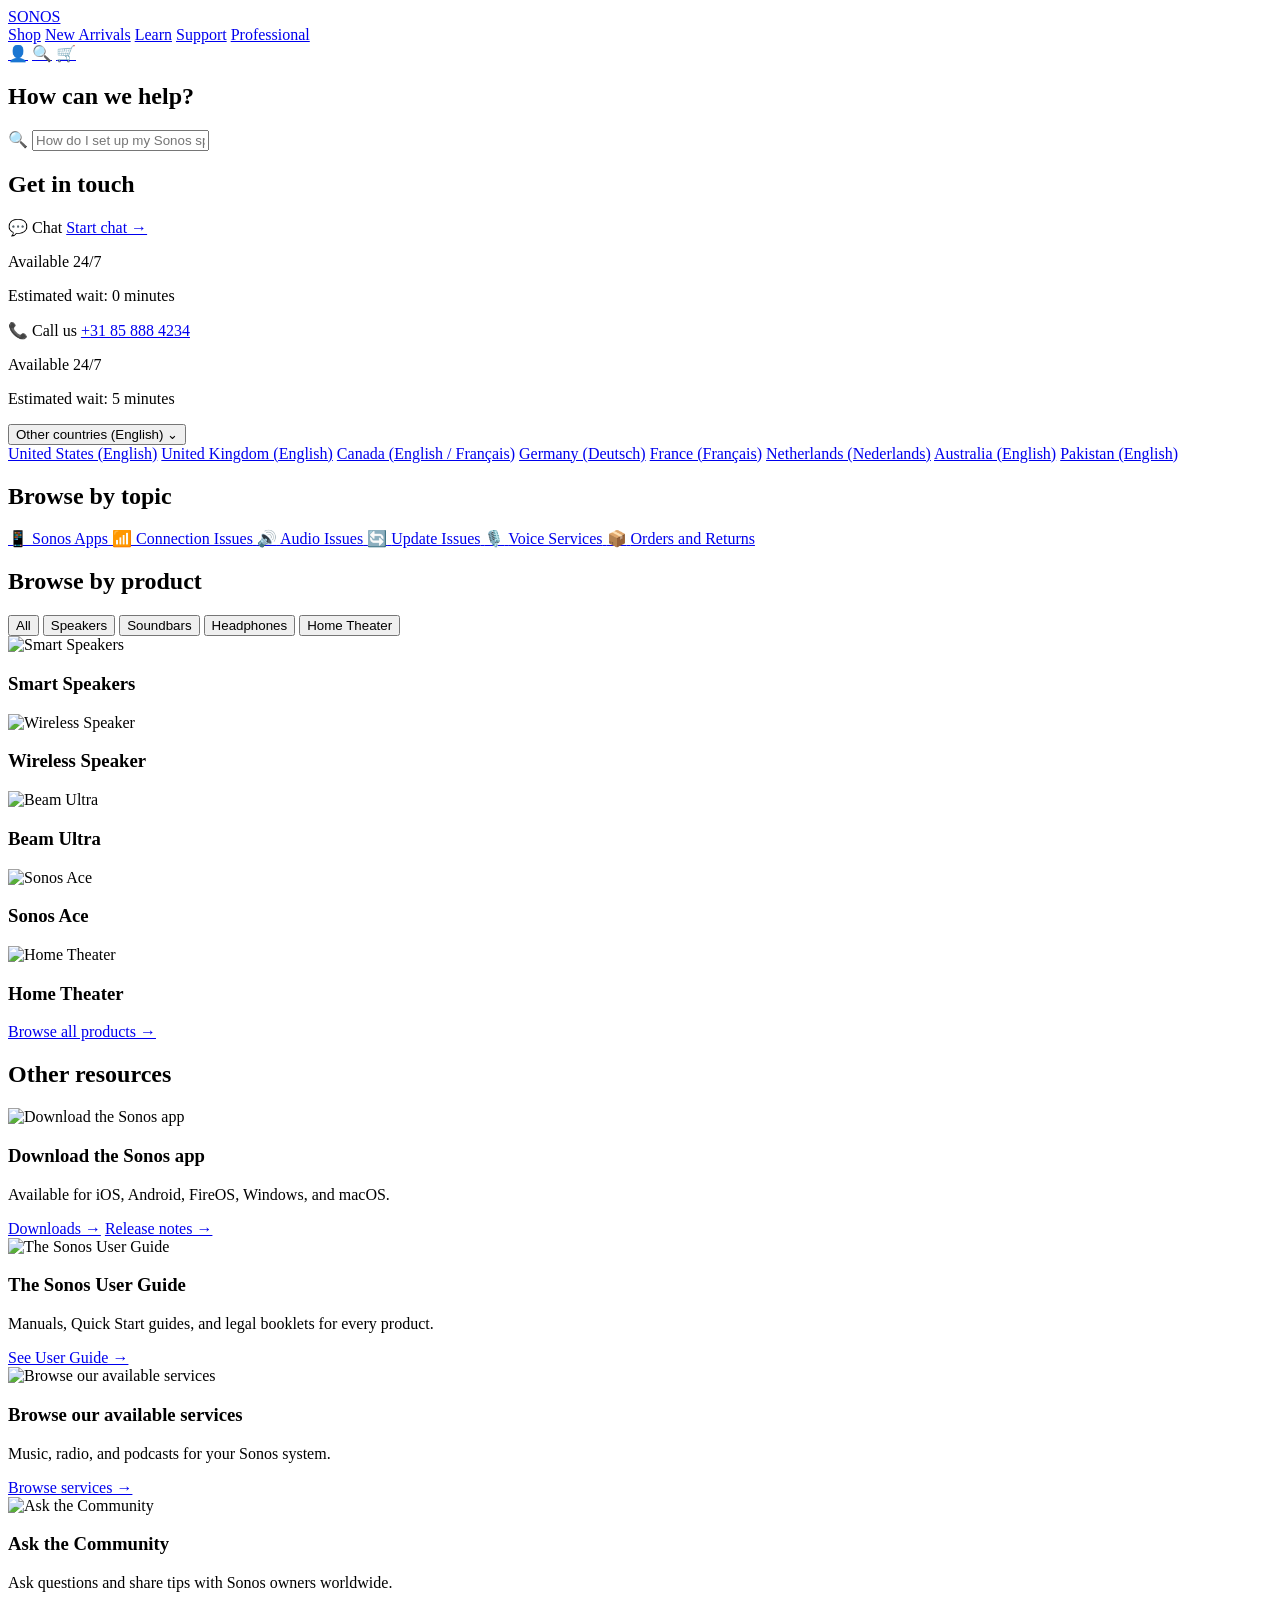
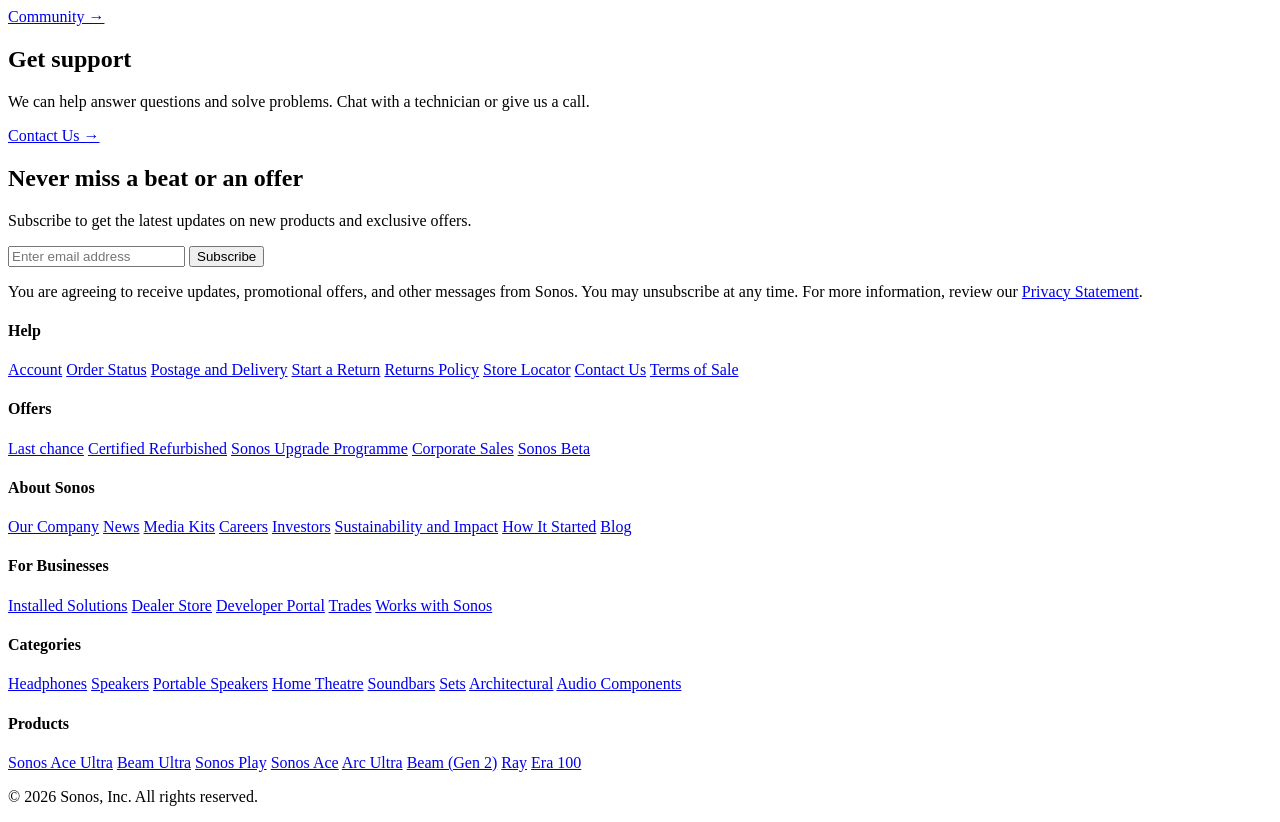
==== Assignment-2/support.html @ cc7beed4 "Add support.html for support page layout" ====
<!DOCTYPE html>
<html lang="en">

<head>
    <meta charset="UTF-8">
    <meta name="viewport" content="width=device-width, initial-scale=1.0">
    <title>Support | Sonos</title>
    <link rel="stylesheet" href="style.css">
    <link rel="stylesheet" href="support.css">
</head>

<body>

    <header class="navbar">
        <a href="index.html" class="logo">SONOS</a>
        <nav class="nav-links">
            <a href="shop.html">Shop</a>
            <a href="new-arrivals.html">New Arrivals</a>
            <a href="learn.html">Learn</a>
            <a href="support.html" class="active-link">Support</a>
            <a href="professional.html">Professional</a>
        </nav>
        <div class="nav-icons">
            <a href="index.html#account" title="Account">👤</a>
            <a href="index.html#search" title="Search">🔍</a>
            <a href="index.html#cart" title="Cart">🛒</a>
        </div>
    </header>

    <main class="support-page">

        <section class="support-hero">
            <h1>How can we help?</h1>
            <div class="support-search-bar">
                <span>🔍</span>
                <input type="text" id="supportSearch" placeholder="How do I set up my Sonos speaker?" aria-label="Search support topics">
            </div>
        </section>

        <section class="contact-section" id="contact">
            <h2>Get in touch</h2>

            <div class="contact-cards">
                <div class="contact-box">
                    <div class="contact-box-top">
                        <span class="contact-title">💬 Chat</span>
                        <a href="#topics" class="contact-action">Start chat →</a>
                    </div>
                    <p class="status-line"><span class="status-dot"></span> Available 24/7</p>
                    <p class="wait-line">Estimated wait: 0 minutes</p>
                </div>

                <div class="contact-box">
                    <div class="contact-box-top">
                        <span class="contact-title">📞 Call us</span>
                        <a href="tel:+31858884234" class="contact-action">+31 85 888 4234</a>
                    </div>
                    <p class="status-line"><span class="status-dot"></span> Available 24/7</p>
                    <p class="wait-line">Estimated wait: 5 minutes</p>
                </div>
            </div>

            <button type="button" id="countryButton" class="country-toggle">Other countries (English) ⌄</button>

            <div id="countryList" class="country-list">
                <a href="#">United States (English)</a>
                <a href="#">United Kingdom (English)</a>
                <a href="#">Canada (English / Français)</a>
                <a href="#">Germany (Deutsch)</a>
                <a href="#">France (Français)</a>
                <a href="#">Netherlands (Nederlands)</a>
                <a href="#">Australia (English)</a>
                <a href="#">Pakistan (English)</a>
            </div>
        </section>

        <section class="topics-section" id="topics">
            <h2>Browse by topic</h2>

            <div class="topics-grid">
                <a href="#products" class="topic-card">
                    <span class="topic-icon">📱</span>
                    <span>Sonos Apps</span>
                </a>

                <a href="#products" class="topic-card">
                    <span class="topic-icon">📶</span>
                    <span>Connection Issues</span>
                </a>

                <a href="#products" class="topic-card">
                    <span class="topic-icon">🔊</span>
                    <span>Audio Issues</span>
                </a>

                <a href="#products" class="topic-card">
                    <span class="topic-icon">🔄</span>
                    <span>Update Issues</span>
                </a>

                <a href="#products" class="topic-card">
                    <span class="topic-icon">🎙️</span>
                    <span>Voice Services</span>
                </a>

                <a href="#products" class="topic-card">
                    <span class="topic-icon">📦</span>
                    <span>Orders and Returns</span>
                </a>
            </div>
        </section>

        <section class="products-section" id="products">
            <h2>Browse by product</h2>

            <div class="category-tabs">
                <button type="button" class="category-btn" data-category="all">All</button>
                <button type="button" class="category-btn" data-category="speakers">Speakers</button>
                <button type="button" class="category-btn" data-category="soundbars">Soundbars</button>
                <button type="button" class="category-btn" data-category="headphones">Headphones</button>
                <button type="button" class="category-btn" data-category="hometheater">Home Theater</button>
            </div>

            <div class="products-grid">
                <article class="product-card" data-category="speakers">
                    <div class="product-tile">
                        <img src="media/speaker.png" alt="Smart Speakers">
                    </div>
                    <h3>Smart Speakers</h3>
                </article>

                <article class="product-card" data-category="speakers">
                    <div class="product-tile">
                        <img src="media/speaker.png" alt="Wireless Speaker">
                    </div>
                    <h3>Wireless Speaker</h3>
                </article>

                <article class="product-card" data-category="soundbars">
                    <div class="product-tile">
                        <img src="media/beamultra.png" alt="Beam Ultra">
                    </div>
                    <h3>Beam Ultra</h3>
                </article>

                <article class="product-card" data-category="headphones">
                    <div class="product-tile">
                        <img src="media/headphones.jpg" alt="Sonos Ace">
                    </div>
                    <h3>Sonos Ace</h3>
                </article>

                <article class="product-card" data-category="hometheater">
                    <div class="product-tile">
                        <img src="media/hometheater.jpg" alt="Home Theater">
                    </div>
                    <h3>Home Theater</h3>
                </article>
            </div>

            <div class="browse-all-wrap">
                <a href="shop.html" class="pill-btn">Browse all products →</a>
            </div>
        </section>

        <section class="resources-section">
            <h2>Other resources</h2>

            <div class="resources-grid">
                <article class="resource-card">
                    <div class="resource-photo">
                        <img src="media/setup.jpg" alt="Download the Sonos app">
                    </div>
                    <h3>Download the Sonos app</h3>
                    <p>Available for iOS, Android, FireOS, Windows, and macOS.</p>
                    <div class="resource-links">
                        <a href="learn.html">Downloads →</a>
                        <a href="learn.html">Release notes →</a>
                    </div>
                </article>

                <article class="resource-card">
                    <div class="resource-photo">
                        <img src="media/opened-speaker.png" alt="The Sonos User Guide">
                    </div>
                    <h3>The Sonos User Guide</h3>
                    <p>Manuals, Quick Start guides, and legal booklets for every product.</p>
                    <div class="resource-links">
                        <a href="learn.html">See User Guide →</a>
                    </div>
                </article>

                <article class="resource-card">
                    <div class="resource-photo">
                        <img src="media/producer.png" alt="Browse our available services">
                    </div>
                    <h3>Browse our available services</h3>
                    <p>Music, radio, and podcasts for your Sonos system.</p>
                    <div class="resource-links">
                        <a href="learn.html">Browse services →</a>
                    </div>
                </article>

                <article class="resource-card">
                    <div class="resource-photo">
                        <img src="media/bottompic.png" alt="Ask the Community">
                    </div>
                    <h3>Ask the Community</h3>
                    <p>Ask questions and share tips with Sonos owners worldwide.</p>
                    <div class="resource-links">
                        <a href="#contact">Community →</a>
                    </div>
                </article>
            </div>
        </section>

        <section class="get-support-banner">
            <div class="get-support-inner">
                <div class="get-support-copy">
                    <h2>Get support</h2>
                    <p>We can help answer questions and solve problems. Chat with a technician or give us a call.</p>
                </div>
                <a href="#contact" class="pill-btn">Contact Us →</a>
            </div>
        </section>

    </main>

    <footer class="footer">
        <div class="footer-newsletter">
            <div class="newsletter-intro">
                <h2>Never miss a beat or an offer</h2>
                <p>Subscribe to get the latest updates on new products and exclusive offers.</p>
            </div>

            <div class="newsletter-form">
                <form action="#" method="get">
                    <input type="email" placeholder="Enter email address" aria-label="Email address" required>
                    <button type="submit">Subscribe</button>
                </form>
                <p class="newsletter-disclaimer">
                    You are agreeing to receive updates, promotional offers, and other messages from Sonos.
                    You may unsubscribe at any time. For more information, review our
                    <a href="#">Privacy Statement</a>.
                </p>
            </div>
        </div>

        <div class="footer-links">
            <div class="footer-column">
                <h4>Help</h4>
                <a href="#">Account</a>
                <a href="#">Order Status</a>
                <a href="#">Postage and Delivery</a>
                <a href="#">Start a Return</a>
                <a href="#">Returns Policy</a>
                <a href="#">Store Locator</a>
                <a href="#">Contact Us</a>
                <a href="#">Terms of Sale</a>
            </div>

            <div class="footer-column">
                <h4>Offers</h4>
                <a href="#">Last chance</a>
                <a href="#">Certified Refurbished</a>
                <a href="#">Sonos Upgrade Programme</a>
                <a href="#">Corporate Sales</a>
                <a href="#">Sonos Beta</a>
            </div>

            <div class="footer-column">
                <h4>About Sonos</h4>
                <a href="#">Our Company</a>
                <a href="#">News</a>
                <a href="#">Media Kits</a>
                <a href="#">Careers</a>
                <a href="#">Investors</a>
                <a href="#">Sustainability and Impact</a>
                <a href="#">How It Started</a>
                <a href="#">Blog</a>
            </div>

            <div class="footer-column">
                <h4>For Businesses</h4>
                <a href="#">Installed Solutions</a>
                <a href="#">Dealer Store</a>
                <a href="#">Developer Portal</a>
                <a href="#">Trades</a>
                <a href="#">Works with Sonos</a>
            </div>

            <div class="footer-column">
                <h4>Categories</h4>
                <a href="#">Headphones</a>
                <a href="#">Speakers</a>
                <a href="#">Portable Speakers</a>
                <a href="#">Home Theatre</a>
                <a href="#">Soundbars</a>
                <a href="#">Sets</a>
                <a href="#">Architectural</a>
                <a href="#">Audio Components</a>
            </div>

            <div class="footer-column">
                <h4>Products</h4>
                <a href="#">Sonos Ace Ultra</a>
                <a href="#">Beam Ultra</a>
                <a href="#">Sonos Play</a>
                <a href="#">Sonos Ace</a>
                <a href="#">Arc Ultra</a>
                <a href="#">Beam (Gen 2)</a>
                <a href="#">Ray</a>
                <a href="#">Era 100</a>
            </div>
        </div>

        <div class="footer-bottom">
            <p>&copy; 2026 Sonos, Inc. All rights reserved.</p>
        </div>
    </footer>

    <script src="support.js"></script>
</body>

</html>
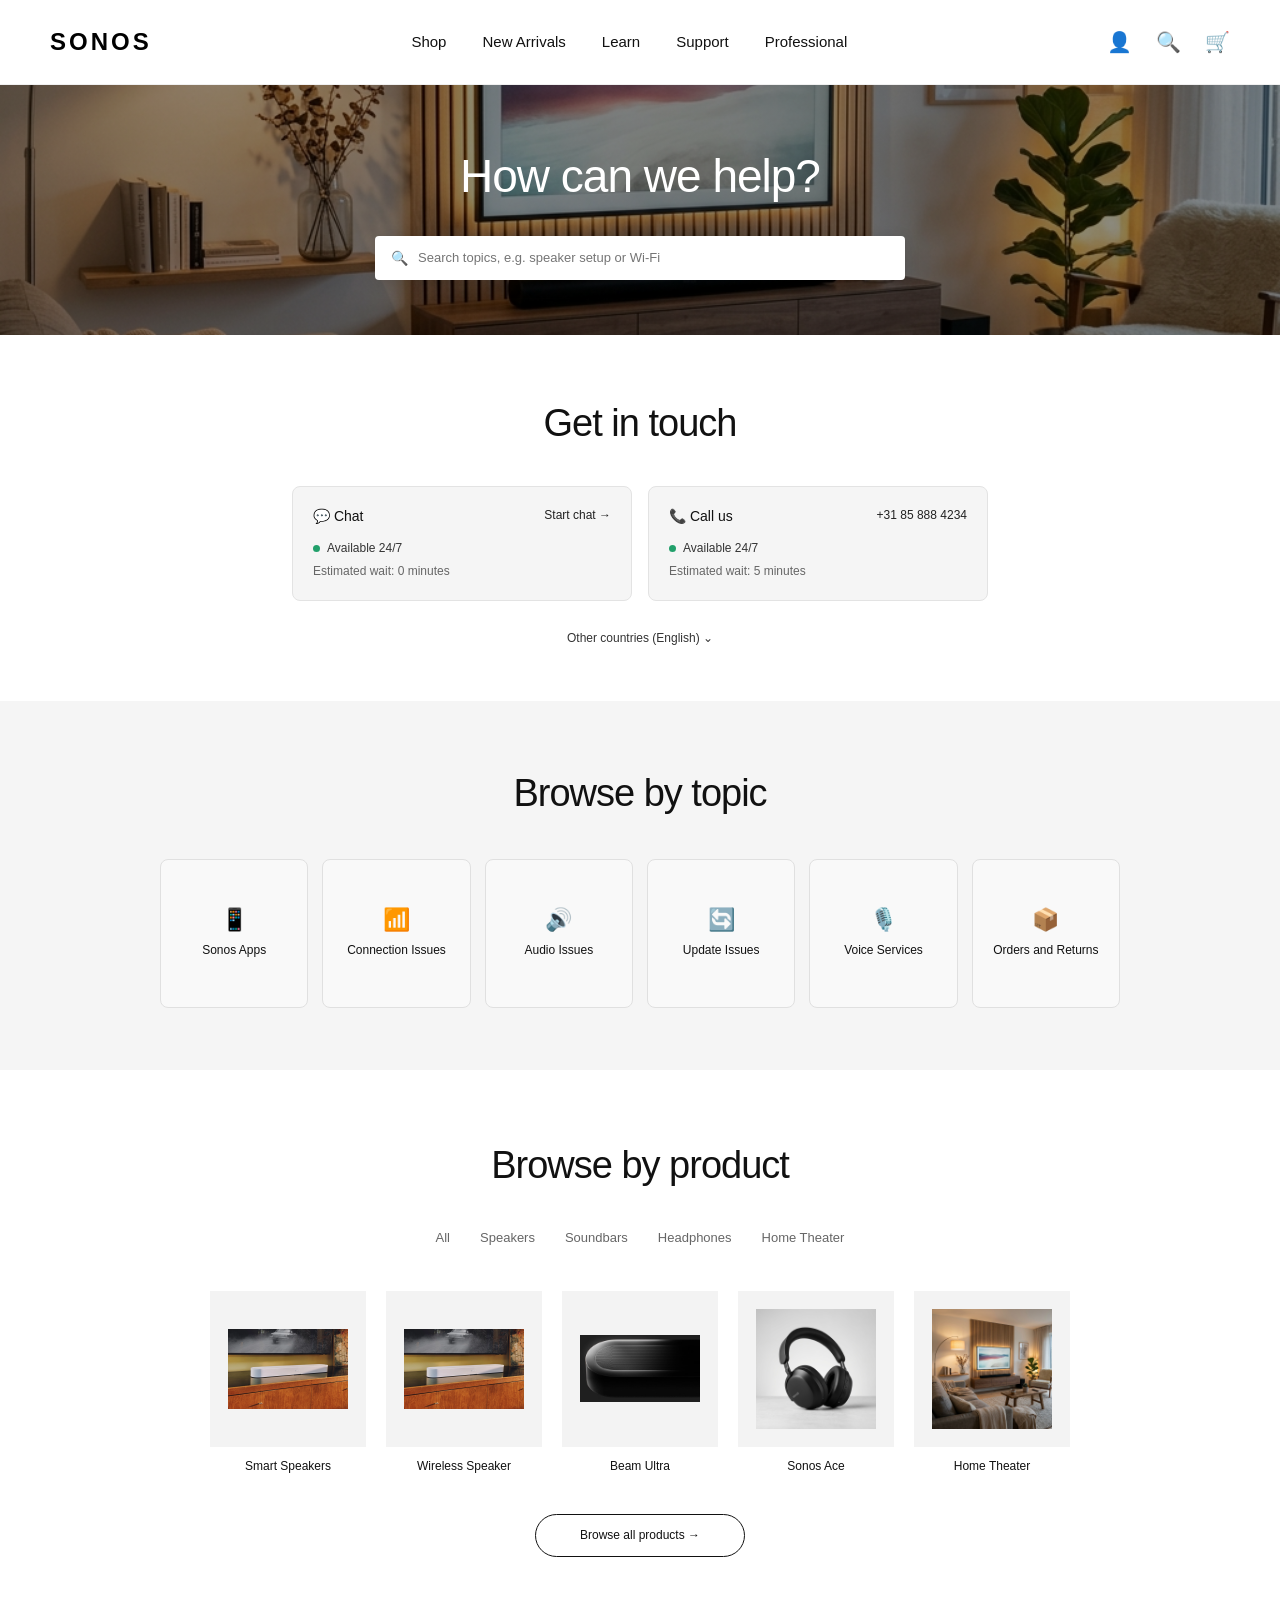
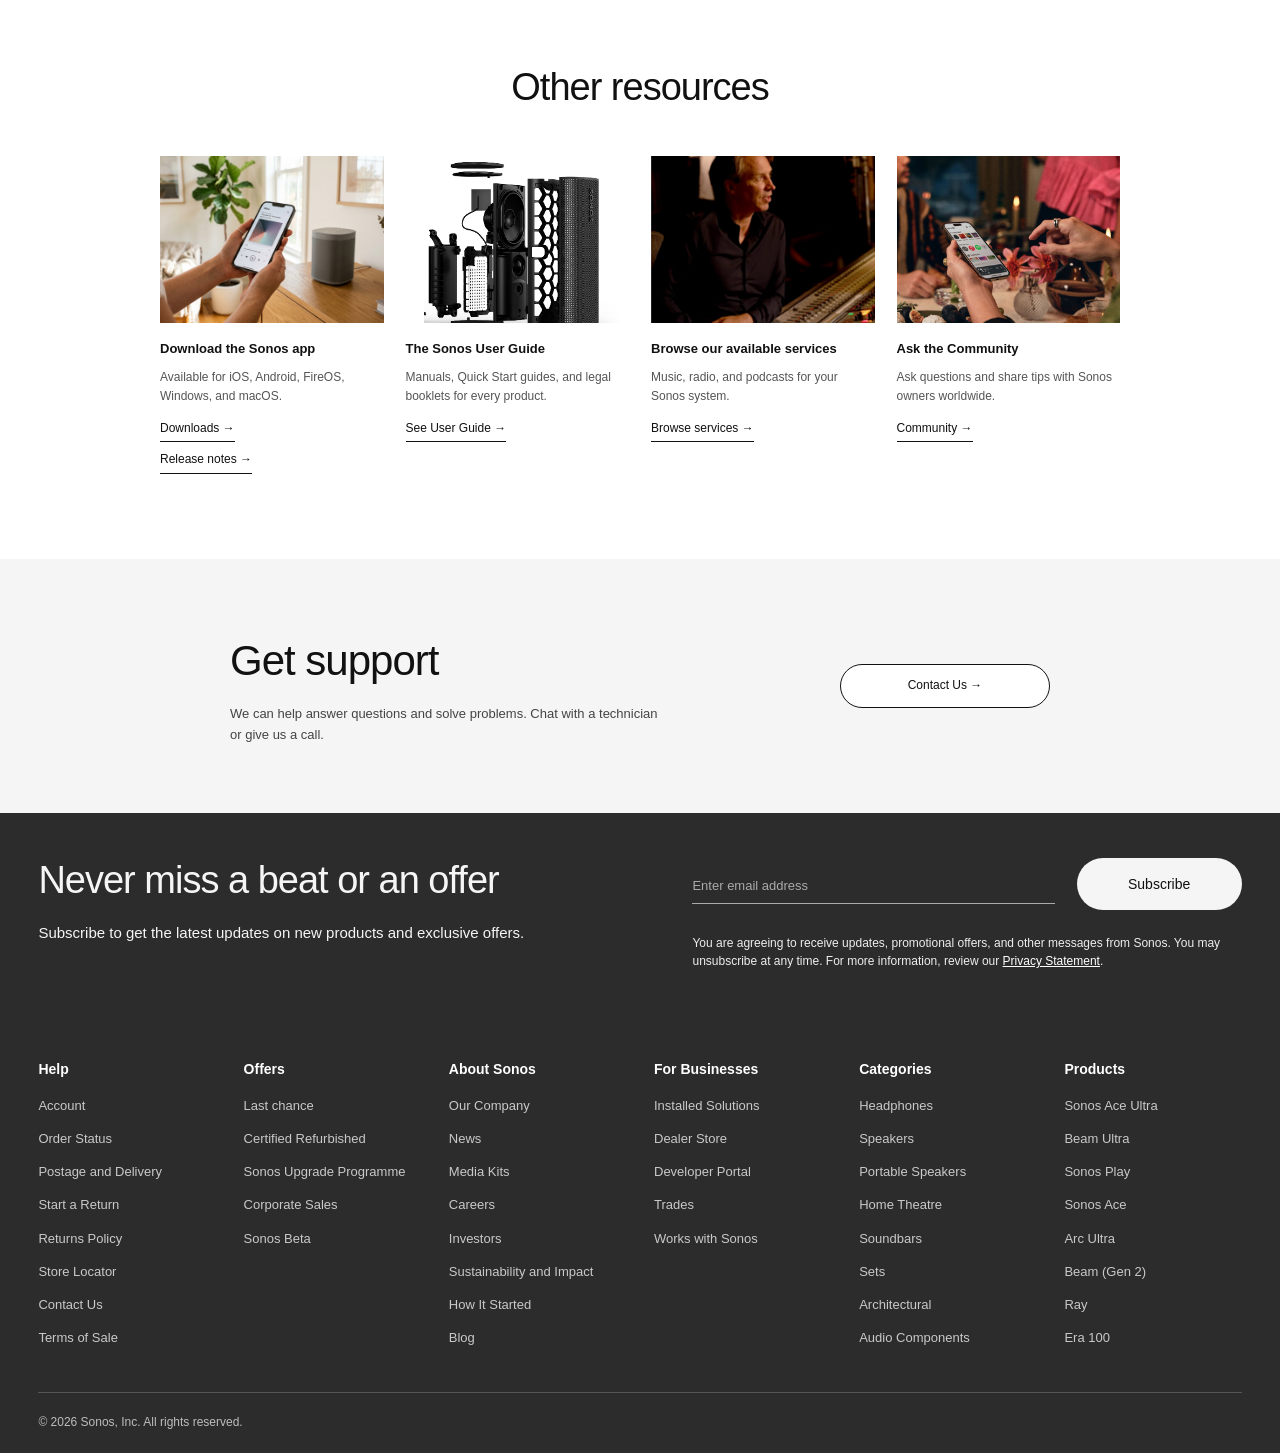
==== commit dab279cb: "Update support search placeholder and topic links" ====
--- a/Assignment-2/support.html
+++ b/Assignment-2/support.html
@@ -33,7 +33,7 @@
             <h1>How can we help?</h1>
             <div class="support-search-bar">
                 <span>🔍</span>
-                <input type="text" id="supportSearch" placeholder="How do I set up my Sonos speaker?" aria-label="Search support topics">
+                <input type="text" id="supportSearch" placeholder="Search topics, e.g. speaker setup or Wi-Fi" aria-label="Search support topics">
             </div>
         </section>
 
@@ -78,32 +78,32 @@
             <h2>Browse by topic</h2>
 
             <div class="topics-grid">
-                <a href="#products" class="topic-card">
+                <a href="#products" class="topic-card" data-keywords="app apps setup installation speaker sonos">
                     <span class="topic-icon">📱</span>
                     <span>Sonos Apps</span>
                 </a>
 
-                <a href="#products" class="topic-card">
+                <a href="#products" class="topic-card" data-keywords="wifi wi-fi internet network connection router">
                     <span class="topic-icon">📶</span>
                     <span>Connection Issues</span>
                 </a>
 
-                <a href="#products" class="topic-card">
+                <a href="#products" class="topic-card" data-keywords="sound audio volume speaker music playback">
                     <span class="topic-icon">🔊</span>
                     <span>Audio Issues</span>
                 </a>
 
-                <a href="#products" class="topic-card">
+                <a href="#products" class="topic-card" data-keywords="update updates software firmware app">
                     <span class="topic-icon">🔄</span>
                     <span>Update Issues</span>
                 </a>
 
-                <a href="#products" class="topic-card">
+                <a href="#products" class="topic-card" data-keywords="voice assistant alexa microphone speech commands">
                     <span class="topic-icon">🎙️</span>
                     <span>Voice Services</span>
                 </a>
 
-                <a href="#products" class="topic-card">
+                <a href="#products" class="topic-card" data-keywords="orders order delivery shipping returns refund payment">
                     <span class="topic-icon">📦</span>
                     <span>Orders and Returns</span>
                 </a>
--- a/Assignment-2/style.css
+++ b/Assignment-2/style.css
@@ -0,0 +1,1002 @@
+* {
+  margin: 0;
+  padding: 0;
+  box-sizing: border-box;
+}
+
+html {
+  scroll-behavior: smooth;
+}
+
+body {
+  font-family: -apple-system, BlinkMacSystemFont, "Segoe UI", Roboto, Helvetica, Arial, sans-serif;
+  color: #111;
+  background-color: #fff;
+  line-height: 1.6;
+  overflow-x: hidden;
+}
+
+img,
+video {
+  max-width: 100%;
+}
+
+
+.navbar {
+  display: flex;
+  justify-content: space-between;
+  align-items: center;
+  gap: 24px;
+  padding: 0 50px;
+  height: 85px;
+  background-color: #fff;
+  border-bottom: 1px solid #f0f0f0;
+  position: sticky;
+  top: 0;
+  z-index: 100;
+}
+
+.logo {
+  flex-shrink: 0;
+  font-size: 24px;
+  font-weight: 800;
+  letter-spacing: 3px;
+  text-decoration: none;
+  color: #000;
+}
+
+.nav-links {
+  display: flex;
+  align-items: center;
+  gap: 36px;
+}
+
+.nav-links a {
+  text-decoration: none;
+  color: #111;
+  font-size: 15px;
+  font-weight: 500;
+  white-space: nowrap;
+  transition: opacity 0.2s;
+}
+
+.nav-links a:hover,
+.nav-icons a:hover {
+  opacity: 0.6;
+}
+
+.nav-icons {
+  display: flex;
+  align-items: center;
+  gap: 24px;
+}
+
+.nav-icons a {
+  color: #111;
+  text-decoration: none;
+  font-size: 20px;
+  line-height: 1;
+  transition: opacity 0.2s;
+}
+
+.hero {
+  position: relative;
+  display: flex;
+  align-items: center;
+  justify-content: center;
+  height: calc(100vh - 85px);
+  min-height: 520px;
+  overflow: hidden;
+  text-align: center;
+  color: #fff;
+}
+
+.hero-video,
+.bottomvideo-video {
+  position: absolute;
+  inset: 0;
+  width: 100%;
+  height: 100%;
+  object-fit: cover;
+  z-index: 1;
+}
+
+.hero-overlay,
+.bottomvideo-overlay,
+.bottompic-overlay {
+  position: absolute;
+  inset: 0;
+  width: 100%;
+  height: 100%;
+  background: rgba(0, 0, 0, 0.42);
+  z-index: 2;
+}
+
+.hero-content,
+.bottomvideo-content,
+.bottompic-content {
+  position: relative;
+  z-index: 3;
+  max-width: 800px;
+  padding: 20px;
+}
+
+.hero-content h1,
+.bottomvideo-content h1,
+.bottompic-content h1 {
+  margin-bottom: 26px;
+  color: #fff;
+  font-size: clamp(38px, 5.5vw, 68px);
+  font-weight: 500;
+  line-height: 1.15;
+  letter-spacing: -0.02em;
+}
+
+.hero-btn {
+  display: inline-block;
+  padding: 12px 30px;
+  border: 1px solid rgba(255, 255, 255, 0.25);
+  border-radius: 50px;
+  background-color: rgba(35, 35, 35, 0.65);
+  color: #fff;
+  font-size: 14px;
+  font-weight: 500;
+  text-decoration: none;
+  backdrop-filter: blur(8px);
+  transition: background-color 0.2s, transform 0.2s;
+}
+
+.hero-btn:hover {
+  background-color: rgba(55, 55, 55, 0.85);
+  transform: scale(1.02);
+}
+
+
+.btn {
+  display: inline-block;
+  margin-top: 14px;
+  padding: 12px 24px;
+  border-radius: 25px;
+  font-size: 14px;
+  font-weight: bold;
+  text-decoration: none;
+}
+
+.btn-dark {
+  background-color: #111;
+  color: #fff;
+}
+
+.btn-dark:hover {
+  opacity: 0.85;
+}
+
+.small-title {
+  margin-bottom: 8px;
+  color: #777;
+  font-size: 12px;
+  font-weight: bold;
+  letter-spacing: 2px;
+  text-transform: uppercase;
+}
+
+
+.feature-product {
+  display: flex;
+  align-items: center;
+  max-width: 1050px;
+  margin: 60px auto;
+  overflow: hidden;
+  border-radius: 20px;
+  background-color: #242424;
+  color: #fff;
+}
+
+.feature-text,
+.feature-image {
+  flex: 1;
+  min-width: 0;
+}
+
+.feature-text {
+  padding: 44px;
+}
+
+.feature-text h2 {
+  margin-bottom: 8px;
+  font-size: 30px;
+  font-weight: 600;
+}
+
+.feature-text p {
+  max-width: 320px;
+  margin-bottom: 18px;
+  color: #ddd;
+  font-size: 14px;
+  line-height: 1.5;
+}
+
+.btn-outline {
+  display: inline-block;
+  padding: 9px 24px;
+  border: 1px solid #fff;
+  border-radius: 50px;
+  background-color: transparent;
+  color: #fff;
+  font-size: 13px;
+  font-weight: 600;
+  text-decoration: none;
+  transition: background-color 0.2s, color 0.2s;
+}
+
+.btn-outline:hover {
+  background-color: #fff;
+  color: #111;
+}
+
+.feature-image {
+  display: flex;
+  justify-content: center;
+  align-items: center;
+  padding: 30px;
+  background-color: #1a1a1a;
+}
+
+.feature-image img {
+  display: block;
+  width: 100%;
+  height: auto;
+  object-fit: contain;
+}
+
+
+.sound-showcase {
+  max-width: 1050px;
+  margin: 70px auto 100px;
+  padding: 0 20px;
+}
+
+.sound-heading {
+  margin-bottom: 60px;
+  text-align: center;
+}
+
+.sound-heading h2 {
+  color: #000;
+  font-size: clamp(34px, 4.5vw, 54px);
+  font-weight: 700;
+  line-height: 1.15;
+  letter-spacing: -0.02em;
+}
+
+.sound-section {
+  display: flex;
+  justify-content: space-between;
+  align-items: center;
+  gap: 50px;
+}
+
+.sound-text {
+  flex: 1;
+  max-width: 420px;
+}
+
+.sound-text h3 {
+  margin-bottom: 16px;
+  color: #000;
+  font-size: clamp(30px, 3.8vw, 44px);
+  font-weight: 700;
+  line-height: 1.12;
+  letter-spacing: -0.02em;
+}
+
+.sound-text p {
+  margin-bottom: 24px;
+  color: #555;
+  font-size: 14px;
+  line-height: 1.6;
+}
+
+.innovation-badge {
+  display: inline-flex;
+  align-items: baseline;
+  gap: 8px;
+  padding: 10px 18px;
+  border: 1px solid #dcdcdc;
+  border-radius: 8px;
+}
+
+.innovation-badge strong {
+  color: #000;
+  font-size: 24px;
+  font-weight: 700;
+}
+
+.innovation-badge span {
+  color: #666;
+  font-size: 11px;
+  font-weight: 500;
+}
+
+.sound-image {
+  display: flex;
+  flex: 1.1;
+  justify-content: center;
+  align-items: center;
+  min-width: 0;
+}
+
+.sound-image img {
+  width: 100%;
+  height: auto;
+  object-fit: contain;
+}
+
+
+.expertly-tuned-section {
+  max-width: 1050px;
+  margin: 90px auto 110px;
+  padding: 0 20px;
+}
+
+.tuned-container {
+  display: flex;
+  justify-content: space-between;
+  align-items: center;
+  gap: 70px;
+}
+
+.tuned-image-wrapper {
+  position: relative;
+  flex: 1;
+  max-width: 460px;
+  min-width: 0;
+}
+
+.tuned-image-wrapper img {
+  display: block;
+  width: 100%;
+  height: auto;
+}
+
+.quote-card {
+  position: absolute;
+  right: -30px;
+  bottom: -25px;
+  max-width: 310px;
+  padding: 14px 18px;
+  border: 1px solid #d5d5d5;
+  border-radius: 8px;
+  background-color: #fff;
+  box-shadow: 0 4px 15px rgba(0, 0, 0, 0.05);
+}
+
+.quote-text {
+  margin-bottom: 6px;
+  color: #111;
+  font-size: 14px;
+  font-weight: 600;
+}
+
+.quote-author {
+  margin-bottom: 2px;
+  color: #111;
+  font-size: 12px;
+  font-weight: 700;
+}
+
+.quote-role {
+  color: #666;
+  font-size: 11px;
+  line-height: 1.4;
+}
+
+.tuned-text {
+  flex: 1;
+  max-width: 440px;
+}
+
+.tuned-text h2 {
+  margin-bottom: 16px;
+  color: #000;
+  font-size: clamp(34px, 4.2vw, 48px);
+  font-weight: 700;
+  letter-spacing: -0.02em;
+}
+
+.tuned-text p {
+  color: #555;
+  font-size: 15px;
+  line-height: 1.6;
+}
+
+
+.products-section {
+  max-width: 1100px;
+  margin: 60px auto;
+  padding: 0 20px;
+}
+
+.section-heading {
+  margin-bottom: 35px;
+  text-align: center;
+}
+
+.section-heading h2 {
+  font-size: 32px;
+}
+
+.cards-container {
+  display: flex;
+  gap: 20px;
+}
+
+.card {
+  flex: 1;
+  min-width: 0;
+  padding: 20px;
+  border: 1px solid #eee;
+  border-radius: 12px;
+  background-color: #f7f7f7;
+  text-align: center;
+  transition: transform 0.3s ease, box-shadow 0.3s ease;
+}
+
+.card:hover {
+  transform: translateY(-4px);
+  box-shadow: 0 8px 20px rgba(0, 0, 0, 0.08);
+}
+
+.card img {
+  width: 100%;
+  height: 200px;
+  margin-bottom: 14px;
+  border-radius: 8px;
+  object-fit: cover;
+}
+
+.card h3 {
+  margin-bottom: 6px;
+  font-size: 18px;
+}
+
+.card p {
+  margin-bottom: 10px;
+  color: #666;
+  font-size: 14px;
+}
+
+.card .link {
+  color: #111;
+  font-size: 13px;
+  font-weight: bold;
+  text-decoration: none;
+}
+
+
+.setup-section {
+  display: flex;
+  align-items: center;
+  gap: 40px;
+  max-width: 1100px;
+  margin: 60px auto;
+  padding: 0 20px;
+}
+
+.setup-image,
+.setup-text {
+  flex: 1;
+  min-width: 0;
+}
+
+.setup-image img {
+  display: block;
+  width: 100%;
+  border-radius: 12px;
+}
+
+.setup-text h2 {
+  margin: 8px 0;
+  font-size: 32px;
+}
+
+.setup-text p {
+  margin-bottom: 12px;
+  color: #555;
+}
+
+
+.footer {
+  width: 100%;
+  padding: 45px 3% 20px;
+  background: #2c2c2c;
+  color: #f5f5f5;
+  font-family: Arial, sans-serif;
+}
+
+.footer * {
+  box-sizing: border-box;
+}
+
+.footer-newsletter {
+  display: grid;
+  grid-template-columns: 1.1fr 1fr;
+  gap: 50px;
+  margin-bottom: 88px;
+}
+
+.newsletter-intro h2 {
+  margin: 0 0 17px;
+  font-size: clamp(27px, 3vw, 38px);
+  font-weight: 400;
+  line-height: 1.2;
+  letter-spacing: -1px;
+}
+
+.newsletter-intro p {
+  max-width: 500px;
+  margin: 0;
+  font-size: 15px;
+  line-height: 1.6;
+}
+
+.newsletter-form form {
+  display: grid;
+  grid-template-columns: minmax(0, 1fr) 165px;
+  align-items: center;
+  gap: 22px;
+}
+
+.newsletter-form input {
+  width: 100%;
+  min-width: 0;
+  padding: 14px 0 10px;
+  border: 0;
+  border-bottom: 1px solid #aaa;
+  outline: none;
+  background: transparent;
+  color: #fff;
+  font-size: 13px;
+}
+
+.newsletter-form input::placeholder {
+  color: #aaa;
+}
+
+.newsletter-form input:focus {
+  border-bottom-color: #fff;
+}
+
+.newsletter-form button {
+  min-height: 52px;
+  padding: 12px 20px;
+  border: 0;
+  border-radius: 30px;
+  background: #f5f5f5;
+  color: #111;
+  font-size: 14px;
+  cursor: pointer;
+  transition: background 0.2s ease;
+}
+
+.newsletter-form button:hover {
+  background: #dcdcdc;
+}
+
+.newsletter-disclaimer {
+  margin: 24px 0 0;
+  color: #eee;
+  font-size: 12px;
+  line-height: 1.5;
+}
+
+.newsletter-disclaimer a {
+  color: #fff;
+  text-decoration: underline;
+}
+
+.footer-links {
+  display: grid;
+  grid-template-columns: repeat(6, minmax(0, 1fr));
+  gap: 28px;
+}
+
+.footer-column {
+  display: flex;
+  flex-direction: column;
+  align-items: flex-start;
+  gap: 15px;
+  min-width: 0;
+}
+
+.footer-column h4 {
+  margin: 0 0 1px;
+  color: #fff;
+  font-size: 14px;
+  font-weight: 600;
+}
+
+.footer-column a {
+  color: #c9c9c9;
+  font-size: 13px;
+  line-height: 1.4;
+  text-decoration: none;
+  overflow-wrap: anywhere;
+  transition: color 0.2s ease;
+}
+
+.footer-column a:hover {
+  color: #fff;
+  text-decoration: underline;
+}
+
+.footer-bottom {
+  margin-top: 45px;
+  padding-top: 20px;
+  border-top: 1px solid #555;
+}
+
+.footer-bottom p {
+  margin: 0;
+  color: #bdbdbd;
+  font-size: 12px;
+}
+
+
+.bottomvideo {
+  position: relative;
+  display: flex;
+  align-items: center;
+  justify-content: center;
+  height: calc(100vh - 85px);
+  min-height: 520px;
+  overflow: hidden;
+  text-align: center;
+  color: #fff;
+}
+
+
+.bottompic {
+  position: relative;
+  display: flex;
+  align-items: center;
+  justify-content: flex-end;
+  height: calc(100vh - 85px);
+  min-height: 520px;
+  overflow: hidden;
+  text-align: left;
+  color: #fff;
+}
+
+.bottompic img {
+  position: absolute;
+  inset: 0;
+  z-index: 1;
+  width: 100%;
+  height: 100%;
+  object-fit: cover;
+}
+
+.bottompic-content {
+  margin-right: 5%;
+}
+
+
+.balanced-section {
+  display: grid;
+  grid-template-columns: 1fr 1.15fr;
+  align-items: center;
+  gap: 65px;
+  width: 100%;
+  max-width: 990px;
+  margin: 0 auto;
+  padding: 37px 20px;
+  background: #fff;
+  color: #000;
+}
+
+.balanced-content {
+  max-width: 420px;
+}
+
+.balanced-content h1 {
+  margin: 0 0 14px;
+  font-size: 52px;
+  font-weight: 500;
+  line-height: 1.17;
+  letter-spacing: -1.5px;
+}
+
+.balanced-content p {
+  margin: 0;
+  color: #333;
+  font-size: 16px;
+  font-weight: 400;
+  line-height: 1.35;
+}
+
+.balanced-media {
+  position: relative;
+  width: 100%;
+  aspect-ratio: 469 / 313;
+  overflow: hidden;
+}
+
+.balanced-media video {
+  display: block;
+  width: 100%;
+  height: 100%;
+  object-fit: cover;
+}
+
+
+@media (max-width: 1000px) {
+  .navbar {
+    padding: 0 25px;
+    gap: 18px;
+  }
+
+  .nav-links {
+    gap: 18px;
+  }
+
+  .nav-links a {
+    font-size: 14px;
+  }
+
+  .nav-icons {
+    gap: 15px;
+  }
+
+  .footer-newsletter {
+    grid-template-columns: 1fr 1fr;
+    gap: 30px;
+    margin-bottom: 65px;
+  }
+
+  .newsletter-form form {
+    grid-template-columns: minmax(0, 1fr) 125px;
+    gap: 15px;
+  }
+
+  .footer-links {
+    grid-template-columns: repeat(3, minmax(0, 1fr));
+    row-gap: 35px;
+  }
+
+  .tuned-container {
+    gap: 40px;
+  }
+
+  .quote-card {
+    right: -10px;
+  }
+
+  .balanced-section {
+    gap: 35px;
+  }
+
+  .balanced-content h1 {
+    font-size: 44px;
+  }
+}
+
+
+@media (max-width: 768px) {
+  .navbar {
+    height: auto;
+    min-height: 70px;
+    padding: 15px 20px;
+    flex-wrap: wrap;
+    gap: 14px;
+  }
+
+  .nav-links {
+    order: 3;
+    display: flex;
+    justify-content: center;
+    flex-wrap: wrap;
+    gap: 12px 18px;
+    width: 100%;
+  }
+
+  .nav-icons {
+    gap: 14px;
+  }
+
+  .hero,
+  .bottomvideo,
+  .bottompic {
+    height: 70vh;
+    min-height: 420px;
+  }
+
+  .feature-product {
+    flex-direction: column;
+    margin: 30px 15px;
+  }
+
+  .feature-text {
+    width: 100%;
+    padding: 25px;
+  }
+
+  .feature-image {
+    width: 100%;
+  }
+
+  .sound-section,
+  .tuned-container,
+  .setup-section {
+    flex-direction: column;
+    align-items: stretch;
+    gap: 30px;
+  }
+
+  .sound-text,
+  .tuned-text,
+  .setup-image,
+  .setup-text {
+    width: 100%;
+    max-width: none;
+  }
+
+  .sound-image {
+    width: 100%;
+  }
+
+  .tuned-image-wrapper {
+    width: 100%;
+    max-width: 460px;
+    margin: 0 auto;
+  }
+
+  .quote-card {
+    position: static;
+    max-width: 100%;
+    margin-top: 15px;
+  }
+
+  .cards-container {
+    flex-wrap: wrap;
+  }
+
+  .card {
+    flex: 1 1 calc(50% - 15px);
+  }
+
+  .balanced-section {
+    grid-template-columns: 1fr;
+    gap: 25px;
+    padding: 30px 20px;
+  }
+
+  .balanced-content {
+    max-width: none;
+  }
+
+  .balanced-content h1 {
+    font-size: 40px;
+  }
+
+  .bottompic-content {
+    margin-right: 0;
+  }
+
+  .sound-showcase,
+  .expertly-tuned-section,
+  .products-section,
+  .setup-section {
+    margin-top: 45px;
+    margin-bottom: 55px;
+  }
+}
+
+
+@media (max-width: 600px) {
+  .footer {
+    padding: 35px 22px 20px;
+  }
+
+  .footer-newsletter {
+    grid-template-columns: 1fr;
+    gap: 25px;
+    margin-bottom: 50px;
+  }
+
+  .newsletter-intro h2 {
+    font-size: 30px;
+  }
+
+  .newsletter-form form {
+    grid-template-columns: 1fr;
+    gap: 18px;
+  }
+
+  .newsletter-form button {
+    width: 100%;
+  }
+
+  .newsletter-disclaimer {
+    margin-top: 20px;
+  }
+
+  .footer-links {
+    grid-template-columns: repeat(2, minmax(0, 1fr));
+    gap: 35px 22px;
+  }
+
+  .footer-column {
+    gap: 13px;
+  }
+
+  .footer-column h4 {
+    font-size: 13px;
+  }
+
+  .footer-column a {
+    font-size: 12px;
+  }
+
+  .footer-bottom {
+    margin-top: 35px;
+  }
+
+  .sound-heading {
+    margin-bottom: 35px;
+  }
+
+  .cards-container {
+    flex-direction: column;
+  }
+
+  .card {
+    flex: 1 1 100%;
+    width: 100%;
+  }
+
+  .balanced-content h1 {
+    font-size: 36px;
+  }
+
+  .balanced-media {
+    aspect-ratio: 16 / 10;
+  }
+}
+
+@media (max-width: 480px) {
+  .navbar {
+    padding: 12px 15px;
+  }
+
+  .logo {
+    font-size: 21px;
+  }
+
+  .nav-links {
+    gap: 10px 14px;
+  }
+
+  .nav-links a {
+    font-size: 12px;
+  }
+
+  .hero-content h1,
+  .bottomvideo-content h1,
+  .bottompic-content h1 {
+    font-size: 38px;
+  }
+
+  .bottompic-content {
+    padding: 20px;
+  }
+
+  .feature-text h2,
+  .setup-text h2 {
+    font-size: 27px;
+  }
+
+  .sound-heading h2 {
+    font-size: 34px;
+  }
+}
--- a/Assignment-2/support.css
+++ b/Assignment-2/support.css
@@ -0,0 +1,489 @@
+
+
+.support-page {
+    width: 100%;
+    background: #fff;
+    color: #111;
+}
+
+.support-hero {
+    display: flex;
+    flex-direction: column;
+    align-items: center;
+    justify-content: center;
+    min-height: 250px;
+    padding: 55px 20px;
+    background-color: #3f3f3f;
+    background-image: linear-gradient(rgba(0, 0, 0, 0.45), rgba(0, 0, 0, 0.45)), url("media/hometheater.jpg");
+    background-size: cover;
+    background-position: center;
+    text-align: center;
+}
+
+.support-hero h1 {
+    margin: 0 0 22px;
+    color: #fff;
+    font-size: clamp(32px, 4.2vw, 46px);
+    font-weight: 500;
+    letter-spacing: -1px;
+}
+
+.support-search-bar {
+    display: flex;
+    align-items: center;
+    gap: 10px;
+    width: 100%;
+    max-width: 530px;
+    height: 44px;
+    padding: 0 16px;
+    border-radius: 4px;
+    background: #fff;
+    box-shadow: 0 4px 16px rgba(0, 0, 0, 0.14);
+}
+
+.support-search-bar span {
+    font-size: 14px;
+    color: #666;
+}
+
+.support-search-bar input {
+    width: 100%;
+    border: none;
+    outline: none;
+    background: transparent;
+    color: #111;
+    font-size: 13px;
+}
+
+.contact-section {
+    padding: 58px 20px 50px;
+    background: #fff;
+    text-align: center;
+}
+
+.contact-section h2 {
+    margin: 0 0 32px;
+    font-size: clamp(28px, 3.4vw, 38px);
+    font-weight: 500;
+    letter-spacing: -1px;
+}
+
+.contact-cards {
+    display: flex;
+    justify-content: center;
+    flex-wrap: wrap;
+    gap: 16px;
+}
+
+.contact-box {
+    width: 340px;
+    padding: 18px 20px;
+    border: 1px solid #e3e3e3;
+    border-radius: 8px;
+    background: #f5f5f5;
+    text-align: left;
+}
+
+.contact-box-top {
+    display: flex;
+    justify-content: space-between;
+    align-items: center;
+    margin-bottom: 12px;
+}
+
+.contact-title {
+    font-size: 14px;
+    font-weight: 500;
+    color: #111;
+}
+
+.contact-action {
+    color: #222;
+    font-size: 12px;
+    font-weight: 500;
+    text-decoration: none;
+}
+
+.contact-action:hover {
+    text-decoration: underline;
+}
+
+.status-line {
+    display: flex;
+    align-items: center;
+    gap: 7px;
+    margin: 0 0 4px;
+    color: #333;
+    font-size: 12px;
+}
+
+.status-dot {
+    width: 7px;
+    height: 7px;
+    border-radius: 50%;
+    background: #22a06b;
+}
+
+.wait-line {
+    margin: 0;
+    color: #666;
+    font-size: 12px;
+}
+
+.country-toggle {
+    margin-top: 24px;
+    padding: 6px 12px;
+    border: none;
+    background: transparent;
+    color: #333;
+    font-size: 12px;
+    cursor: pointer;
+}
+
+.country-toggle:hover {
+    text-decoration: underline;
+}
+
+.country-list {
+    display: none;
+    max-width: 696px;
+    margin: 14px auto 0;
+    padding: 18px 22px;
+    border: 1px solid #e3e3e3;
+    border-radius: 8px;
+    background: #f8f8f8;
+    text-align: left;
+}
+
+.country-list a {
+    display: inline-block;
+    margin: 4px 20px 6px 0;
+    color: #111;
+    font-size: 12px;
+    text-decoration: none;
+}
+
+.country-list a:hover {
+    text-decoration: underline;
+}
+
+.topics-section {
+    padding: 62px 5%;
+    background: #f5f5f5;
+    text-align: center;
+}
+
+.topics-section h2 {
+    margin: 0 0 36px;
+    font-size: clamp(28px, 3.4vw, 38px);
+    font-weight: 500;
+    letter-spacing: -1px;
+}
+
+.topics-grid {
+    display: grid;
+    grid-template-columns: repeat(6, minmax(0, 1fr));
+    gap: 14px;
+    max-width: 960px;
+    margin: 0 auto;
+}
+
+.topic-card {
+    display: flex;
+    flex-direction: column;
+    align-items: center;
+    justify-content: center;
+    gap: 12px;
+    aspect-ratio: 1 / 1;
+    padding: 16px 10px;
+    border: 1px solid #e0e0e0;
+    border-radius: 8px;
+    background: #f9f9f9;
+    color: #111;
+    text-decoration: none;
+    transition: background 0.2s ease, border-color 0.2s ease, transform 0.2s ease;
+}
+
+.topic-card:hover {
+    background: #fff;
+    border-color: #111;
+    transform: translateY(-2px);
+}
+
+.topic-icon {
+    font-size: 22px;
+    line-height: 1;
+}
+
+.topic-card span:last-child {
+    font-size: 12px;
+    font-weight: 500;
+    line-height: 1.3;
+}
+
+.products-section {
+    max-width: none;
+    margin: 0;
+    padding: 65px 5% 60px;
+    background: #fff;
+    text-align: center;
+}
+
+.products-section h2 {
+    margin: 0 0 28px;
+    font-size: clamp(28px, 3.4vw, 38px);
+    font-weight: 500;
+    letter-spacing: -1px;
+}
+
+.category-tabs {
+    display: flex;
+    justify-content: center;
+    flex-wrap: wrap;
+    gap: 26px;
+    margin-bottom: 38px;
+}
+
+.category-btn {
+    padding: 6px 2px;
+    border: none;
+    border-bottom: 2px solid transparent;
+    background: transparent;
+    color: #666;
+    font-size: 13px;
+    cursor: pointer;
+    transition: color 0.2s ease, border-color 0.2s ease;
+}
+
+.category-btn:hover,
+.category-btn:focus {
+    color: #111;
+    font-weight: 500;
+    border-bottom-color: #111;
+}
+
+.products-grid {
+    display: grid;
+    grid-template-columns: repeat(5, minmax(0, 1fr));
+    gap: 20px;
+    max-width: 860px;
+    margin: 0 auto;
+}
+
+.product-card {
+    min-width: 0;
+}
+
+.product-tile {
+    display: flex;
+    align-items: center;
+    justify-content: center;
+    aspect-ratio: 1 / 1;
+    padding: 18px;
+    margin-bottom: 10px;
+    background: #f3f3f3;
+    transition: background 0.2s ease;
+}
+
+.product-card:hover .product-tile {
+    background: #eaeaea;
+}
+
+.product-tile img {
+    width: 100%;
+    height: 100%;
+    object-fit: contain;
+    transition: transform 0.25s ease;
+}
+
+.product-card:hover .product-tile img {
+    transform: scale(1.04);
+}
+
+.product-card h3 {
+    margin: 0;
+    color: #111;
+    font-size: 12px;
+    font-weight: 500;
+}
+
+.browse-all-wrap {
+    margin-top: 38px;
+}
+
+.pill-btn {
+    display: inline-flex;
+    align-items: center;
+    justify-content: center;
+    gap: 8px;
+    min-width: 210px;
+    padding: 11px 28px;
+    border: 1px solid #111;
+    border-radius: 50px;
+    background: #fff;
+    color: #111;
+    font-size: 12px;
+    font-weight: 500;
+    text-decoration: none;
+    transition: background 0.2s ease, color 0.2s ease;
+}
+
+.pill-btn:hover {
+    background: #111;
+    color: #fff;
+}
+
+.resources-section {
+    padding: 40px 5% 85px;
+    background: #fff;
+}
+
+.resources-section h2 {
+    margin: 0 0 38px;
+    text-align: center;
+    font-size: clamp(28px, 3.4vw, 38px);
+    font-weight: 500;
+    letter-spacing: -1px;
+}
+
+.resources-grid {
+    display: grid;
+    grid-template-columns: repeat(4, minmax(0, 1fr));
+    gap: 22px;
+    max-width: 960px;
+    margin: 0 auto;
+}
+
+.resource-card {
+    text-align: left;
+}
+
+.resource-photo {
+    aspect-ratio: 4 / 3;
+    margin-bottom: 16px;
+    overflow: hidden;
+    background: #f3f3f3;
+}
+
+.resource-photo img {
+    display: block;
+    width: 100%;
+    height: 100%;
+    object-fit: cover;
+    transition: transform 0.3s ease;
+}
+
+.resource-card:hover .resource-photo img {
+    transform: scale(1.03);
+}
+
+.resource-card h3 {
+    margin: 0 0 8px;
+    color: #111;
+    font-size: 13px;
+    font-weight: 600;
+}
+
+.resource-card p {
+    margin: 0 0 14px;
+    color: #555;
+    font-size: 12px;
+    line-height: 1.55;
+}
+
+.resource-links {
+    display: flex;
+    flex-direction: column;
+    align-items: flex-start;
+    gap: 8px;
+}
+
+.resource-links a {
+    display: inline-block;
+    padding-bottom: 3px;
+    border-bottom: 1px solid #111;
+    color: #111;
+    font-size: 12px;
+    font-weight: 500;
+    text-decoration: none;
+    transition: opacity 0.2s ease;
+}
+
+.resource-links a:hover {
+    opacity: 0.65;
+}
+
+.get-support-banner {
+    padding: 68px 5%;
+    background: #f5f5f5;
+}
+
+.get-support-inner {
+    display: flex;
+    justify-content: space-between;
+    align-items: center;
+    gap: 30px;
+    max-width: 820px;
+    margin: 0 auto;
+}
+
+.get-support-copy h2 {
+    margin: 0 0 10px;
+    color: #111;
+    font-size: clamp(30px, 3.6vw, 42px);
+    font-weight: 500;
+    letter-spacing: -1px;
+}
+
+.get-support-copy p {
+    max-width: 430px;
+    margin: 0;
+    color: #444;
+    font-size: 13px;
+    line-height: 1.6;
+}
+
+@media (max-width: 900px) {
+    .topics-grid {
+        grid-template-columns: repeat(3, minmax(0, 1fr));
+    }
+
+    .products-grid {
+        grid-template-columns: repeat(3, minmax(0, 1fr));
+    }
+
+    .resources-grid {
+        grid-template-columns: repeat(2, minmax(0, 1fr));
+        gap: 28px 20px;
+    }
+
+    .category-tabs {
+        gap: 16px;
+    }
+}
+
+@media (max-width: 600px) {
+    .support-hero {
+        min-height: 210px;
+        padding: 40px 18px;
+    }
+
+    .contact-box {
+        width: 100%;
+    }
+
+    .topics-grid,
+    .products-grid {
+        grid-template-columns: repeat(2, minmax(0, 1fr));
+        gap: 12px;
+    }
+
+    .resources-grid {
+        grid-template-columns: 1fr;
+    }
+
+    .get-support-inner {
+        flex-direction: column;
+        align-items: flex-start;
+    }
+}
